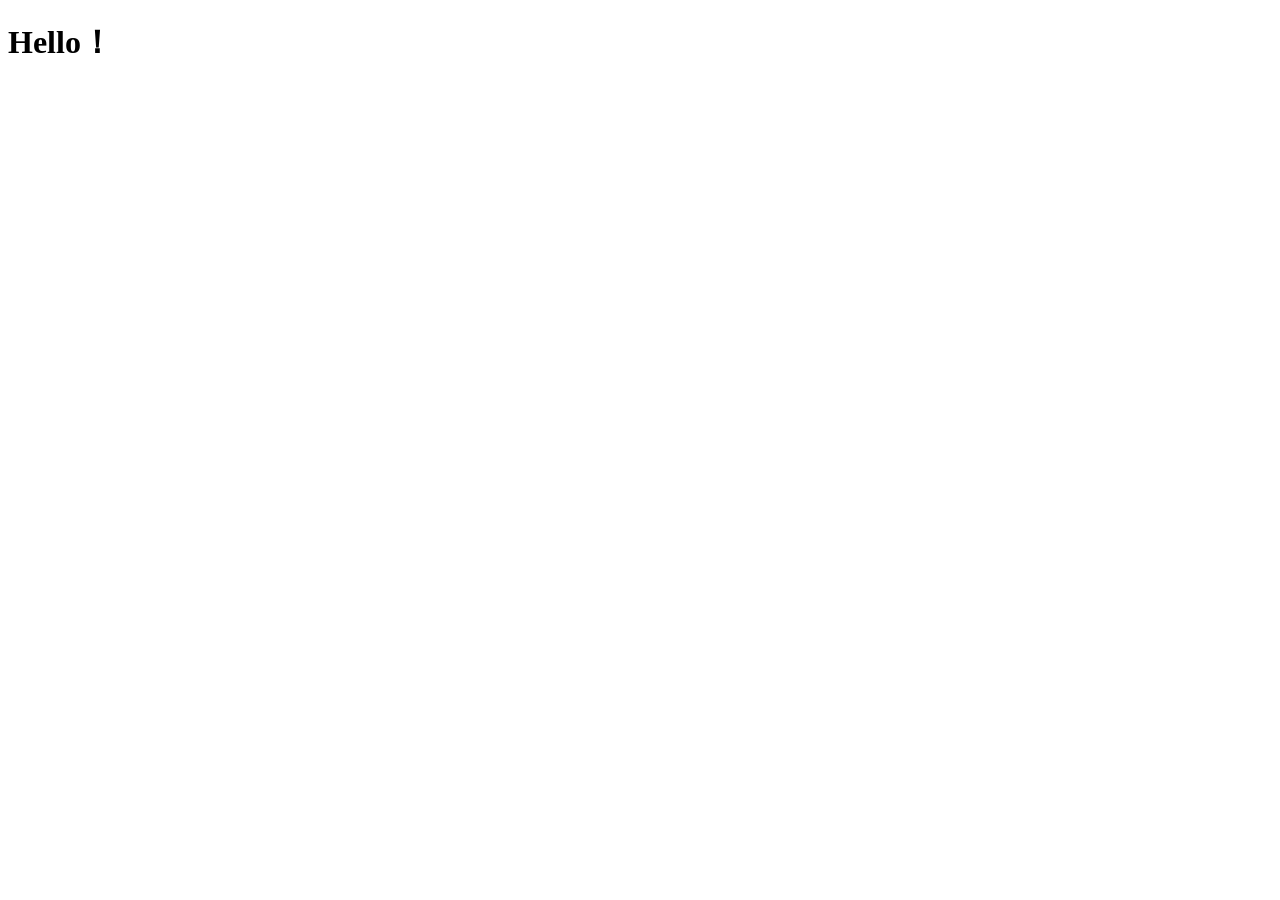
==== index.html @ 77cbc6a9 "Create index.html" ====
<!DOCTYPE html>
<html lang="zh-CN">
<head>
    <meta charset="UTF-8">
    <meta name="viewport" content="width=device-width, initial-scale=1.0">
    <titlePersonal Page</title>
</head>
<body>
    <h1>Hello！</h1>
</body>
</html>
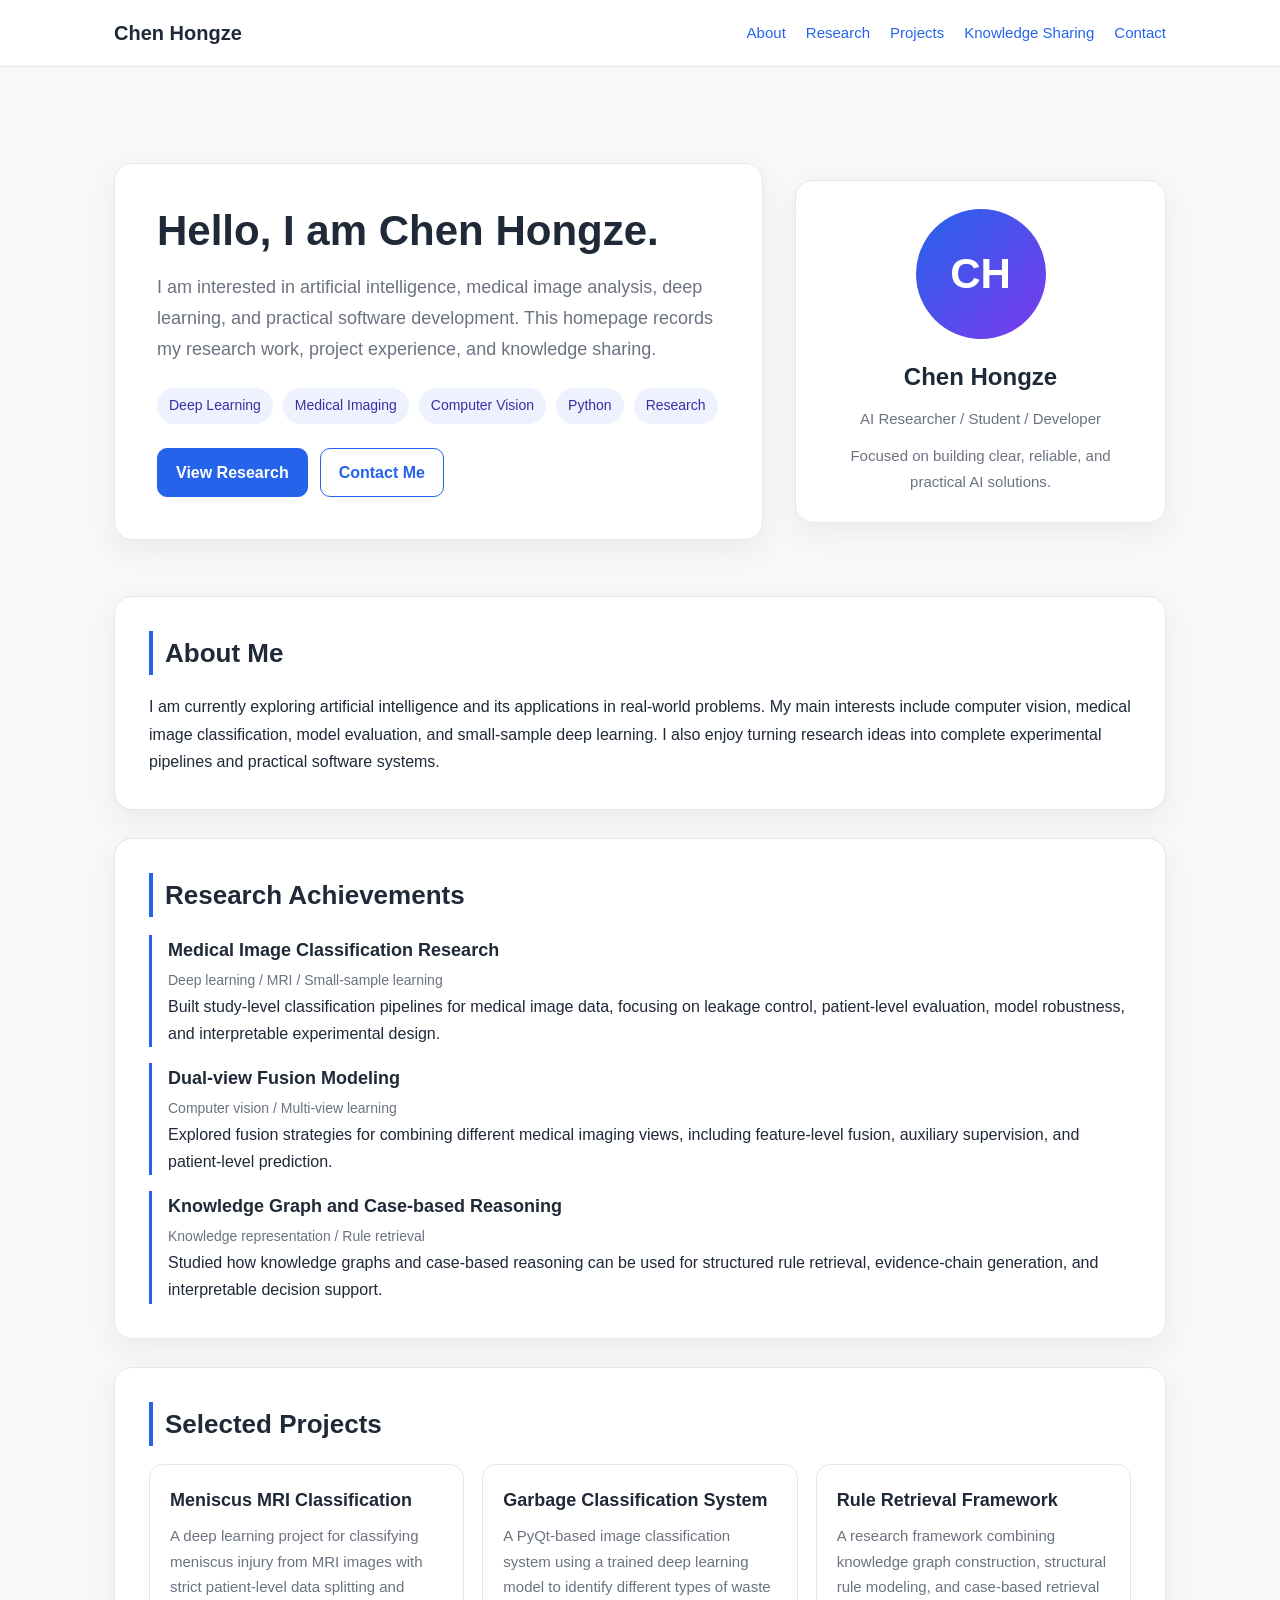
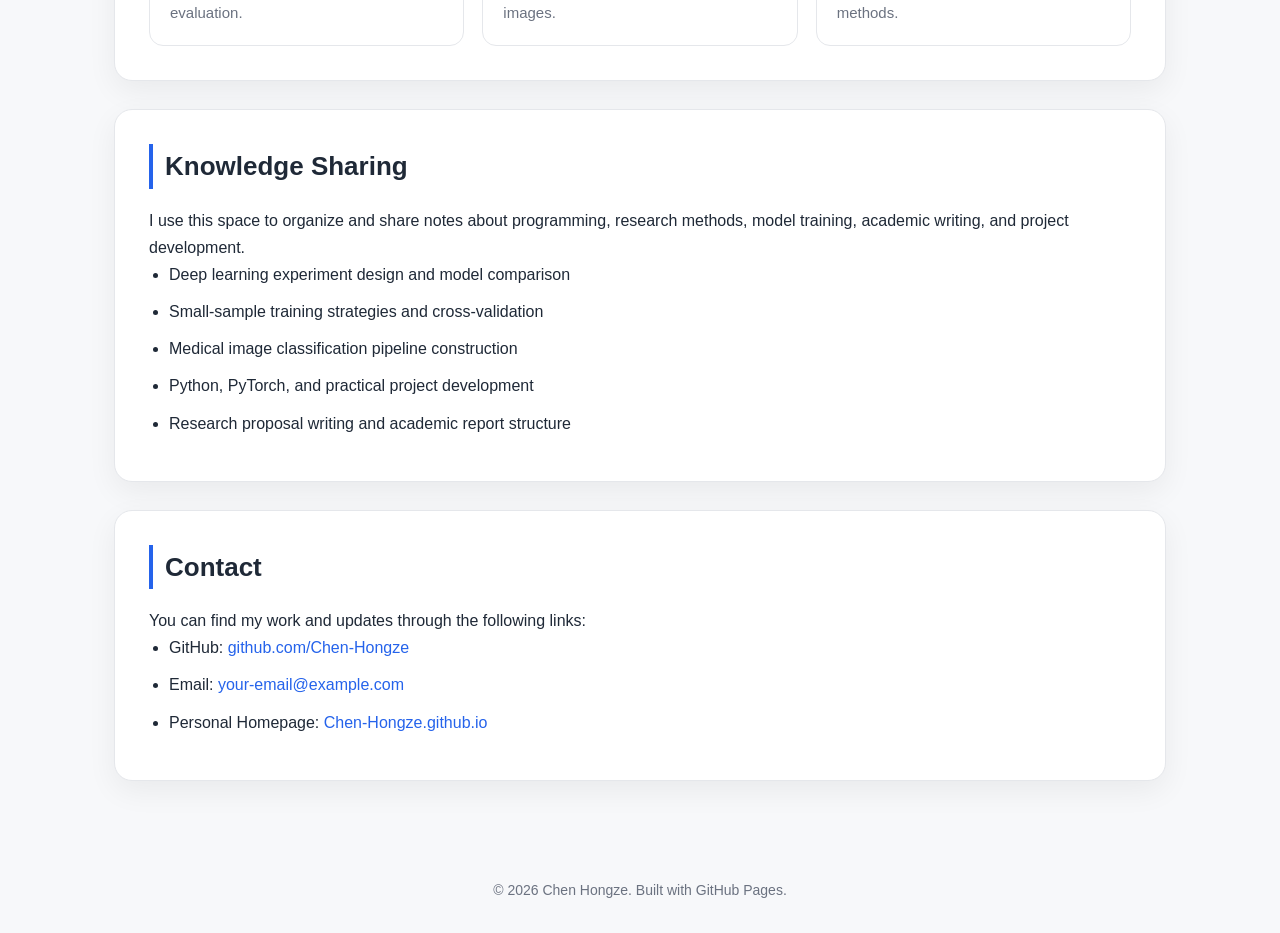
==== commit 3c054702: "index.html" ====
--- a/index.html
+++ b/index.html
@@ -1,11 +1,436 @@
 <!DOCTYPE html>
-<html lang="zh-CN">
+<html lang="en">
 <head>
-    <meta charset="UTF-8">
-    <meta name="viewport" content="width=device-width, initial-scale=1.0">
-    <titlePersonal Page</title>
+  <meta charset="UTF-8" />
+  <meta name="viewport" content="width=device-width, initial-scale=1.0" />
+  <title>Chen Hongze | Personal Homepage</title>
+
+  <style>
+    :root {
+      --bg: #f7f8fa;
+      --card: #ffffff;
+      --text: #1f2937;
+      --muted: #6b7280;
+      --primary: #2563eb;
+      --border: #e5e7eb;
+      --shadow: 0 10px 30px rgba(0, 0, 0, 0.06);
+    }
+
+    * {
+      margin: 0;
+      padding: 0;
+      box-sizing: border-box;
+    }
+
+    html {
+      scroll-behavior: smooth;
+    }
+
+    body {
+      font-family: -apple-system, BlinkMacSystemFont, "Segoe UI", Roboto, Arial, sans-serif;
+      background: var(--bg);
+      color: var(--text);
+      line-height: 1.7;
+    }
+
+    a {
+      color: var(--primary);
+      text-decoration: none;
+    }
+
+    a:hover {
+      text-decoration: underline;
+    }
+
+    header {
+      background: var(--card);
+      border-bottom: 1px solid var(--border);
+      position: sticky;
+      top: 0;
+      z-index: 10;
+    }
+
+    .nav {
+      max-width: 1100px;
+      margin: auto;
+      padding: 16px 24px;
+      display: flex;
+      justify-content: space-between;
+      align-items: center;
+    }
+
+    .nav h1 {
+      font-size: 20px;
+      font-weight: 700;
+    }
+
+    .nav-links {
+      display: flex;
+      gap: 20px;
+      font-size: 15px;
+    }
+
+    .container {
+      max-width: 1100px;
+      margin: auto;
+      padding: 40px 24px;
+    }
+
+    .hero {
+      display: grid;
+      grid-template-columns: 1.4fr 0.8fr;
+      gap: 32px;
+      align-items: center;
+      padding: 56px 0;
+    }
+
+    .hero-card,
+    .profile-card,
+    section {
+      background: var(--card);
+      border: 1px solid var(--border);
+      border-radius: 18px;
+      box-shadow: var(--shadow);
+    }
+
+    .hero-card {
+      padding: 42px;
+    }
+
+    .hero-card h2 {
+      font-size: 42px;
+      line-height: 1.2;
+      margin-bottom: 16px;
+    }
+
+    .hero-card p {
+      color: var(--muted);
+      font-size: 18px;
+      margin-bottom: 24px;
+    }
+
+    .tag-list {
+      display: flex;
+      flex-wrap: wrap;
+      gap: 10px;
+      margin: 22px 0;
+    }
+
+    .tag {
+      padding: 6px 12px;
+      border-radius: 999px;
+      background: #eef2ff;
+      color: #3730a3;
+      font-size: 14px;
+    }
+
+    .buttons {
+      display: flex;
+      flex-wrap: wrap;
+      gap: 12px;
+      margin-top: 24px;
+    }
+
+    .btn {
+      display: inline-block;
+      padding: 10px 18px;
+      border-radius: 10px;
+      border: 1px solid var(--primary);
+      background: var(--primary);
+      color: white;
+      font-weight: 600;
+    }
+
+    .btn.secondary {
+      background: white;
+      color: var(--primary);
+    }
+
+    .profile-card {
+      padding: 28px;
+      text-align: center;
+    }
+
+    .avatar {
+      width: 130px;
+      height: 130px;
+      border-radius: 50%;
+      margin: 0 auto 18px;
+      background: linear-gradient(135deg, #2563eb, #7c3aed);
+      display: flex;
+      align-items: center;
+      justify-content: center;
+      color: white;
+      font-size: 42px;
+      font-weight: 700;
+    }
+
+    .profile-card h3 {
+      font-size: 24px;
+      margin-bottom: 8px;
+    }
+
+    .profile-card p {
+      color: var(--muted);
+      font-size: 15px;
+    }
+
+    section {
+      padding: 34px;
+      margin-bottom: 28px;
+    }
+
+    section h2 {
+      font-size: 26px;
+      margin-bottom: 18px;
+      border-left: 4px solid var(--primary);
+      padding-left: 12px;
+    }
+
+    .grid {
+      display: grid;
+      grid-template-columns: repeat(3, 1fr);
+      gap: 18px;
+    }
+
+    .item {
+      border: 1px solid var(--border);
+      border-radius: 14px;
+      padding: 20px;
+      background: #ffffff;
+    }
+
+    .item h3 {
+      font-size: 18px;
+      margin-bottom: 8px;
+    }
+
+    .item p {
+      color: var(--muted);
+      font-size: 15px;
+    }
+
+    .timeline {
+      display: grid;
+      gap: 16px;
+    }
+
+    .timeline-item {
+      border-left: 3px solid var(--primary);
+      padding-left: 16px;
+    }
+
+    .timeline-item h3 {
+      font-size: 18px;
+    }
+
+    .timeline-item span {
+      color: var(--muted);
+      font-size: 14px;
+    }
+
+    .list {
+      padding-left: 20px;
+    }
+
+    .list li {
+      margin-bottom: 10px;
+    }
+
+    footer {
+      text-align: center;
+      color: var(--muted);
+      padding: 30px 24px;
+      font-size: 14px;
+    }
+
+    @media (max-width: 850px) {
+      .hero {
+        grid-template-columns: 1fr;
+        padding: 32px 0;
+      }
+
+      .hero-card h2 {
+        font-size: 34px;
+      }
+
+      .grid {
+        grid-template-columns: 1fr;
+      }
+
+      .nav {
+        flex-direction: column;
+        gap: 12px;
+      }
+
+      .nav-links {
+        flex-wrap: wrap;
+        justify-content: center;
+      }
+    }
+  </style>
 </head>
+
 <body>
-    <h1>Hello！</h1>
+  <header>
+    <nav class="nav">
+      <h1>Chen Hongze</h1>
+      <div class="nav-links">
+        <a href="#about">About</a>
+        <a href="#research">Research</a>
+        <a href="#projects">Projects</a>
+        <a href="#sharing">Knowledge Sharing</a>
+        <a href="#contact">Contact</a>
+      </div>
+    </nav>
+  </header>
+
+  <main class="container">
+    <div class="hero">
+      <div class="hero-card">
+        <h2>Hello, I am Chen Hongze.</h2>
+        <p>
+          I am interested in artificial intelligence, medical image analysis,
+          deep learning, and practical software development. This homepage
+          records my research work, project experience, and knowledge sharing.
+        </p>
+
+        <div class="tag-list">
+          <span class="tag">Deep Learning</span>
+          <span class="tag">Medical Imaging</span>
+          <span class="tag">Computer Vision</span>
+          <span class="tag">Python</span>
+          <span class="tag">Research</span>
+        </div>
+
+        <div class="buttons">
+          <a class="btn" href="#research">View Research</a>
+          <a class="btn secondary" href="#contact">Contact Me</a>
+        </div>
+      </div>
+
+      <div class="profile-card">
+        <div class="avatar">CH</div>
+        <h3>Chen Hongze</h3>
+        <p>AI Researcher / Student / Developer</p>
+        <p style="margin-top: 12px;">
+          Focused on building clear, reliable, and practical AI solutions.
+        </p>
+      </div>
+    </div>
+
+    <section id="about">
+      <h2>About Me</h2>
+      <p>
+        I am currently exploring artificial intelligence and its applications in
+        real-world problems. My main interests include computer vision, medical
+        image classification, model evaluation, and small-sample deep learning.
+        I also enjoy turning research ideas into complete experimental pipelines
+        and practical software systems.
+      </p>
+    </section>
+
+    <section id="research">
+      <h2>Research Achievements</h2>
+
+      <div class="timeline">
+        <div class="timeline-item">
+          <h3>Medical Image Classification Research</h3>
+          <span>Deep learning / MRI / Small-sample learning</span>
+          <p>
+            Built study-level classification pipelines for medical image data,
+            focusing on leakage control, patient-level evaluation, model
+            robustness, and interpretable experimental design.
+          </p>
+        </div>
+
+        <div class="timeline-item">
+          <h3>Dual-view Fusion Modeling</h3>
+          <span>Computer vision / Multi-view learning</span>
+          <p>
+            Explored fusion strategies for combining different medical imaging
+            views, including feature-level fusion, auxiliary supervision, and
+            patient-level prediction.
+          </p>
+        </div>
+
+        <div class="timeline-item">
+          <h3>Knowledge Graph and Case-based Reasoning</h3>
+          <span>Knowledge representation / Rule retrieval</span>
+          <p>
+            Studied how knowledge graphs and case-based reasoning can be used
+            for structured rule retrieval, evidence-chain generation, and
+            interpretable decision support.
+          </p>
+        </div>
+      </div>
+    </section>
+
+    <section id="projects">
+      <h2>Selected Projects</h2>
+
+      <div class="grid">
+        <div class="item">
+          <h3>Meniscus MRI Classification</h3>
+          <p>
+            A deep learning project for classifying meniscus injury from MRI
+            images with strict patient-level data splitting and evaluation.
+          </p>
+        </div>
+
+        <div class="item">
+          <h3>Garbage Classification System</h3>
+          <p>
+            A PyQt-based image classification system using a trained deep
+            learning model to identify different types of waste images.
+          </p>
+        </div>
+
+        <div class="item">
+          <h3>Rule Retrieval Framework</h3>
+          <p>
+            A research framework combining knowledge graph construction,
+            structural rule modeling, and case-based retrieval methods.
+          </p>
+        </div>
+      </div>
+    </section>
+
+    <section id="sharing">
+      <h2>Knowledge Sharing</h2>
+
+      <p>
+        I use this space to organize and share notes about programming,
+        research methods, model training, academic writing, and project
+        development.
+      </p>
+
+      <ul class="list">
+        <li>Deep learning experiment design and model comparison</li>
+        <li>Small-sample training strategies and cross-validation</li>
+        <li>Medical image classification pipeline construction</li>
+        <li>Python, PyTorch, and practical project development</li>
+        <li>Research proposal writing and academic report structure</li>
+      </ul>
+    </section>
+
+    <section id="contact">
+      <h2>Contact</h2>
+
+      <p>
+        You can find my work and updates through the following links:
+      </p>
+
+      <ul class="list">
+        <li>GitHub: <a href="https://github.com/Chen-Hongze" target="_blank">github.com/Chen-Hongze</a></li>
+        <li>Email: <a href="mailto:your-email@example.com">your-email@example.com</a></li>
+        <li>Personal Homepage: <a href="https://Chen-Hongze.github.io" target="_blank">Chen-Hongze.github.io</a></li>
+      </ul>
+    </section>
+  </main>
+
+  <footer>
+    © 2026 Chen Hongze. Built with GitHub Pages.
+  </footer>
 </body>
 </html>
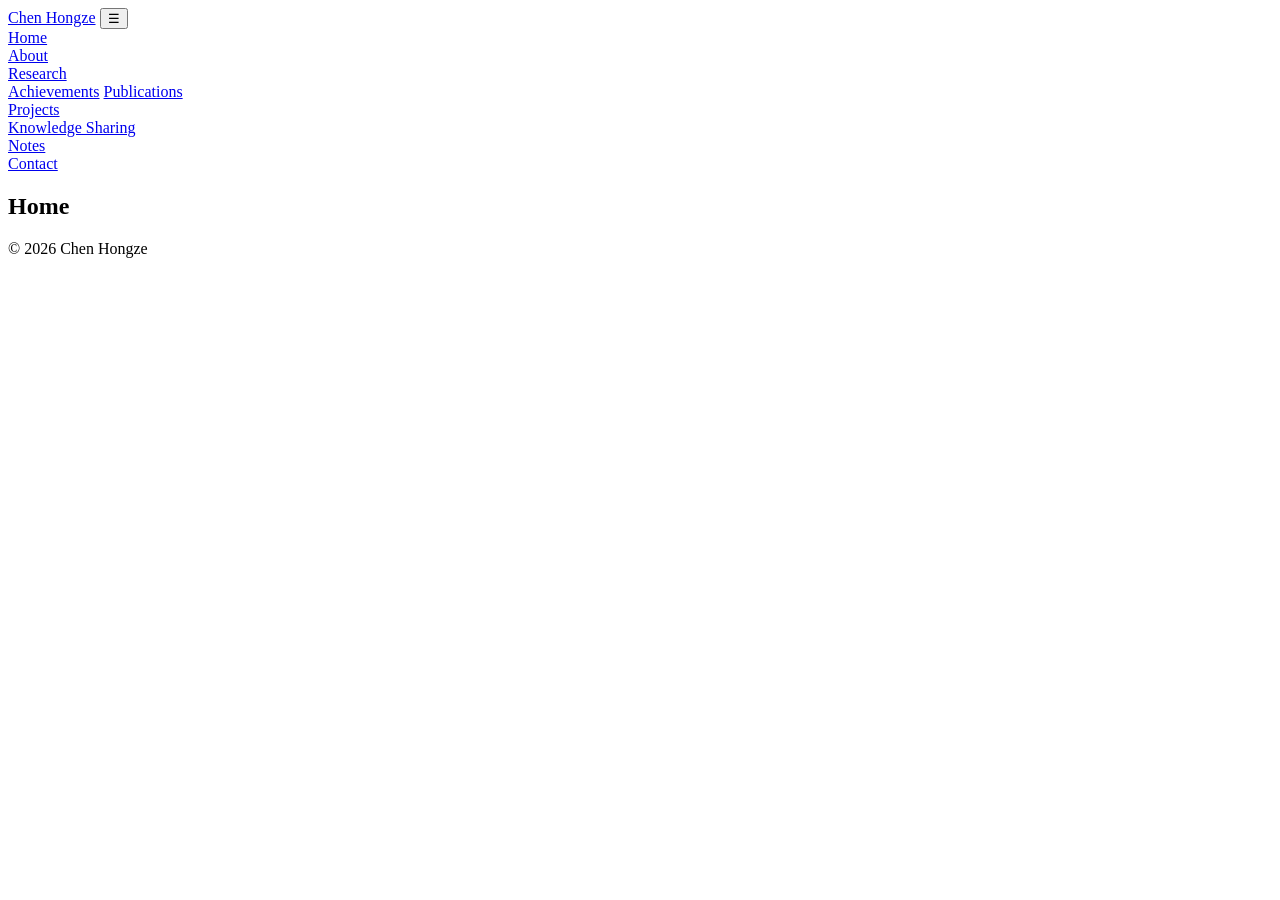
==== commit 6ec5e8a0: "Update index.html" ====
--- a/index.html
+++ b/index.html
@@ -3,434 +3,58 @@
 <head>
   <meta charset="UTF-8" />
   <meta name="viewport" content="width=device-width, initial-scale=1.0" />
-  <title>Chen Hongze | Personal Homepage</title>
-
-  <style>
-    :root {
-      --bg: #f7f8fa;
-      --card: #ffffff;
-      --text: #1f2937;
-      --muted: #6b7280;
-      --primary: #2563eb;
-      --border: #e5e7eb;
-      --shadow: 0 10px 30px rgba(0, 0, 0, 0.06);
-    }
-
-    * {
-      margin: 0;
-      padding: 0;
-      box-sizing: border-box;
-    }
-
-    html {
-      scroll-behavior: smooth;
-    }
-
-    body {
-      font-family: -apple-system, BlinkMacSystemFont, "Segoe UI", Roboto, Arial, sans-serif;
-      background: var(--bg);
-      color: var(--text);
-      line-height: 1.7;
-    }
-
-    a {
-      color: var(--primary);
-      text-decoration: none;
-    }
-
-    a:hover {
-      text-decoration: underline;
-    }
-
-    header {
-      background: var(--card);
-      border-bottom: 1px solid var(--border);
-      position: sticky;
-      top: 0;
-      z-index: 10;
-    }
-
-    .nav {
-      max-width: 1100px;
-      margin: auto;
-      padding: 16px 24px;
-      display: flex;
-      justify-content: space-between;
-      align-items: center;
-    }
-
-    .nav h1 {
-      font-size: 20px;
-      font-weight: 700;
-    }
-
-    .nav-links {
-      display: flex;
-      gap: 20px;
-      font-size: 15px;
-    }
-
-    .container {
-      max-width: 1100px;
-      margin: auto;
-      padding: 40px 24px;
-    }
-
-    .hero {
-      display: grid;
-      grid-template-columns: 1.4fr 0.8fr;
-      gap: 32px;
-      align-items: center;
-      padding: 56px 0;
-    }
-
-    .hero-card,
-    .profile-card,
-    section {
-      background: var(--card);
-      border: 1px solid var(--border);
-      border-radius: 18px;
-      box-shadow: var(--shadow);
-    }
-
-    .hero-card {
-      padding: 42px;
-    }
-
-    .hero-card h2 {
-      font-size: 42px;
-      line-height: 1.2;
-      margin-bottom: 16px;
-    }
-
-    .hero-card p {
-      color: var(--muted);
-      font-size: 18px;
-      margin-bottom: 24px;
-    }
-
-    .tag-list {
-      display: flex;
-      flex-wrap: wrap;
-      gap: 10px;
-      margin: 22px 0;
-    }
-
-    .tag {
-      padding: 6px 12px;
-      border-radius: 999px;
-      background: #eef2ff;
-      color: #3730a3;
-      font-size: 14px;
-    }
-
-    .buttons {
-      display: flex;
-      flex-wrap: wrap;
-      gap: 12px;
-      margin-top: 24px;
-    }
-
-    .btn {
-      display: inline-block;
-      padding: 10px 18px;
-      border-radius: 10px;
-      border: 1px solid var(--primary);
-      background: var(--primary);
-      color: white;
-      font-weight: 600;
-    }
-
-    .btn.secondary {
-      background: white;
-      color: var(--primary);
-    }
-
-    .profile-card {
-      padding: 28px;
-      text-align: center;
-    }
-
-    .avatar {
-      width: 130px;
-      height: 130px;
-      border-radius: 50%;
-      margin: 0 auto 18px;
-      background: linear-gradient(135deg, #2563eb, #7c3aed);
-      display: flex;
-      align-items: center;
-      justify-content: center;
-      color: white;
-      font-size: 42px;
-      font-weight: 700;
-    }
-
-    .profile-card h3 {
-      font-size: 24px;
-      margin-bottom: 8px;
-    }
-
-    .profile-card p {
-      color: var(--muted);
-      font-size: 15px;
-    }
-
-    section {
-      padding: 34px;
-      margin-bottom: 28px;
-    }
-
-    section h2 {
-      font-size: 26px;
-      margin-bottom: 18px;
-      border-left: 4px solid var(--primary);
-      padding-left: 12px;
-    }
-
-    .grid {
-      display: grid;
-      grid-template-columns: repeat(3, 1fr);
-      gap: 18px;
-    }
-
-    .item {
-      border: 1px solid var(--border);
-      border-radius: 14px;
-      padding: 20px;
-      background: #ffffff;
-    }
-
-    .item h3 {
-      font-size: 18px;
-      margin-bottom: 8px;
-    }
-
-    .item p {
-      color: var(--muted);
-      font-size: 15px;
-    }
-
-    .timeline {
-      display: grid;
-      gap: 16px;
-    }
-
-    .timeline-item {
-      border-left: 3px solid var(--primary);
-      padding-left: 16px;
-    }
-
-    .timeline-item h3 {
-      font-size: 18px;
-    }
-
-    .timeline-item span {
-      color: var(--muted);
-      font-size: 14px;
-    }
-
-    .list {
-      padding-left: 20px;
-    }
-
-    .list li {
-      margin-bottom: 10px;
-    }
-
-    footer {
-      text-align: center;
-      color: var(--muted);
-      padding: 30px 24px;
-      font-size: 14px;
-    }
-
-    @media (max-width: 850px) {
-      .hero {
-        grid-template-columns: 1fr;
-        padding: 32px 0;
-      }
-
-      .hero-card h2 {
-        font-size: 34px;
-      }
-
-      .grid {
-        grid-template-columns: 1fr;
-      }
-
-      .nav {
-        flex-direction: column;
-        gap: 12px;
-      }
-
-      .nav-links {
-        flex-wrap: wrap;
-        justify-content: center;
-      }
-    }
-  </style>
+  <title>Chen Hongze | Home</title>
+  <link rel="stylesheet" href="/assets/css/style.css" />
 </head>
 
 <body>
   <header>
-    <nav class="nav">
-      <h1>Chen Hongze</h1>
-      <div class="nav-links">
-        <a href="#about">About</a>
-        <a href="#research">Research</a>
-        <a href="#projects">Projects</a>
-        <a href="#sharing">Knowledge Sharing</a>
-        <a href="#contact">Contact</a>
+    <nav class="navbar">
+      <a class="logo" href="/">Chen Hongze</a>
+
+      <button class="menu-toggle">☰</button>
+
+      <div class="nav-menu">
+        <div class="nav-item"><a class="nav-link" href="/">Home</a></div>
+        <div class="nav-item"><a class="nav-link" href="/about/">About</a></div>
+
+        <div class="nav-item">
+          <a class="nav-link" href="/research/">Research</a>
+          <div class="dropdown">
+            <a href="/research/achievements/">Achievements</a>
+            <a href="/research/publications/">Publications</a>
+          </div>
+        </div>
+
+        <div class="nav-item"><a class="nav-link" href="/projects/">Projects</a></div>
+
+        <div class="nav-item">
+          <a class="nav-link" href="/sharing/">Knowledge Sharing</a>
+          <div class="dropdown">
+            <a href="/sharing/notes/">Notes</a>
+          </div>
+        </div>
+
+        <div class="nav-item"><a class="nav-link" href="/contact/">Contact</a></div>
       </div>
     </nav>
   </header>
 
-  <main class="container">
-    <div class="hero">
-      <div class="hero-card">
-        <h2>Hello, I am Chen Hongze.</h2>
-        <p>
-          I am interested in artificial intelligence, medical image analysis,
-          deep learning, and practical software development. This homepage
-          records my research work, project experience, and knowledge sharing.
-        </p>
-
-        <div class="tag-list">
-          <span class="tag">Deep Learning</span>
-          <span class="tag">Medical Imaging</span>
-          <span class="tag">Computer Vision</span>
-          <span class="tag">Python</span>
-          <span class="tag">Research</span>
-        </div>
-
-        <div class="buttons">
-          <a class="btn" href="#research">View Research</a>
-          <a class="btn secondary" href="#contact">Contact Me</a>
-        </div>
-      </div>
-
-      <div class="profile-card">
-        <div class="avatar">CH</div>
-        <h3>Chen Hongze</h3>
-        <p>AI Researcher / Student / Developer</p>
-        <p style="margin-top: 12px;">
-          Focused on building clear, reliable, and practical AI solutions.
-        </p>
-      </div>
-    </div>
-
-    <section id="about">
-      <h2>About Me</h2>
-      <p>
-        I am currently exploring artificial intelligence and its applications in
-        real-world problems. My main interests include computer vision, medical
-        image classification, model evaluation, and small-sample deep learning.
-        I also enjoy turning research ideas into complete experimental pipelines
-        and practical software systems.
-      </p>
+  <main class="page">
+    <section class="page-header">
+      <h1 class="page-title">Home</h1>
+      <p class="page-subtitle"></p>
     </section>
 
-    <section id="research">
-      <h2>Research Achievements</h2>
-
-      <div class="timeline">
-        <div class="timeline-item">
-          <h3>Medical Image Classification Research</h3>
-          <span>Deep learning / MRI / Small-sample learning</span>
-          <p>
-            Built study-level classification pipelines for medical image data,
-            focusing on leakage control, patient-level evaluation, model
-            robustness, and interpretable experimental design.
-          </p>
-        </div>
-
-        <div class="timeline-item">
-          <h3>Dual-view Fusion Modeling</h3>
-          <span>Computer vision / Multi-view learning</span>
-          <p>
-            Explored fusion strategies for combining different medical imaging
-            views, including feature-level fusion, auxiliary supervision, and
-            patient-level prediction.
-          </p>
-        </div>
-
-        <div class="timeline-item">
-          <h3>Knowledge Graph and Case-based Reasoning</h3>
-          <span>Knowledge representation / Rule retrieval</span>
-          <p>
-            Studied how knowledge graphs and case-based reasoning can be used
-            for structured rule retrieval, evidence-chain generation, and
-            interpretable decision support.
-          </p>
-        </div>
-      </div>
-    </section>
-
-    <section id="projects">
-      <h2>Selected Projects</h2>
-
-      <div class="grid">
-        <div class="item">
-          <h3>Meniscus MRI Classification</h3>
-          <p>
-            A deep learning project for classifying meniscus injury from MRI
-            images with strict patient-level data splitting and evaluation.
-          </p>
-        </div>
-
-        <div class="item">
-          <h3>Garbage Classification System</h3>
-          <p>
-            A PyQt-based image classification system using a trained deep
-            learning model to identify different types of waste images.
-          </p>
-        </div>
-
-        <div class="item">
-          <h3>Rule Retrieval Framework</h3>
-          <p>
-            A research framework combining knowledge graph construction,
-            structural rule modeling, and case-based retrieval methods.
-          </p>
-        </div>
-      </div>
-    </section>
-
-    <section id="sharing">
-      <h2>Knowledge Sharing</h2>
-
-      <p>
-        I use this space to organize and share notes about programming,
-        research methods, model training, academic writing, and project
-        development.
-      </p>
-
-      <ul class="list">
-        <li>Deep learning experiment design and model comparison</li>
-        <li>Small-sample training strategies and cross-validation</li>
-        <li>Medical image classification pipeline construction</li>
-        <li>Python, PyTorch, and practical project development</li>
-        <li>Research proposal writing and academic report structure</li>
-      </ul>
-    </section>
-
-    <section id="contact">
-      <h2>Contact</h2>
-
-      <p>
-        You can find my work and updates through the following links:
-      </p>
-
-      <ul class="list">
-        <li>GitHub: <a href="https://github.com/Chen-Hongze" target="_blank">github.com/Chen-Hongze</a></li>
-        <li>Email: <a href="mailto:your-email@example.com">your-email@example.com</a></li>
-        <li>Personal Homepage: <a href="https://Chen-Hongze.github.io" target="_blank">Chen-Hongze.github.io</a></li>
-      </ul>
+    <section class="content-card">
+      <div class="blank-area"></div>
     </section>
   </main>
 
   <footer>
-    © 2026 Chen Hongze. Built with GitHub Pages.
+    © 2026 Chen Hongze
   </footer>
+
+  <script src="/assets/js/main.js"></script>
 </body>
 </html>
